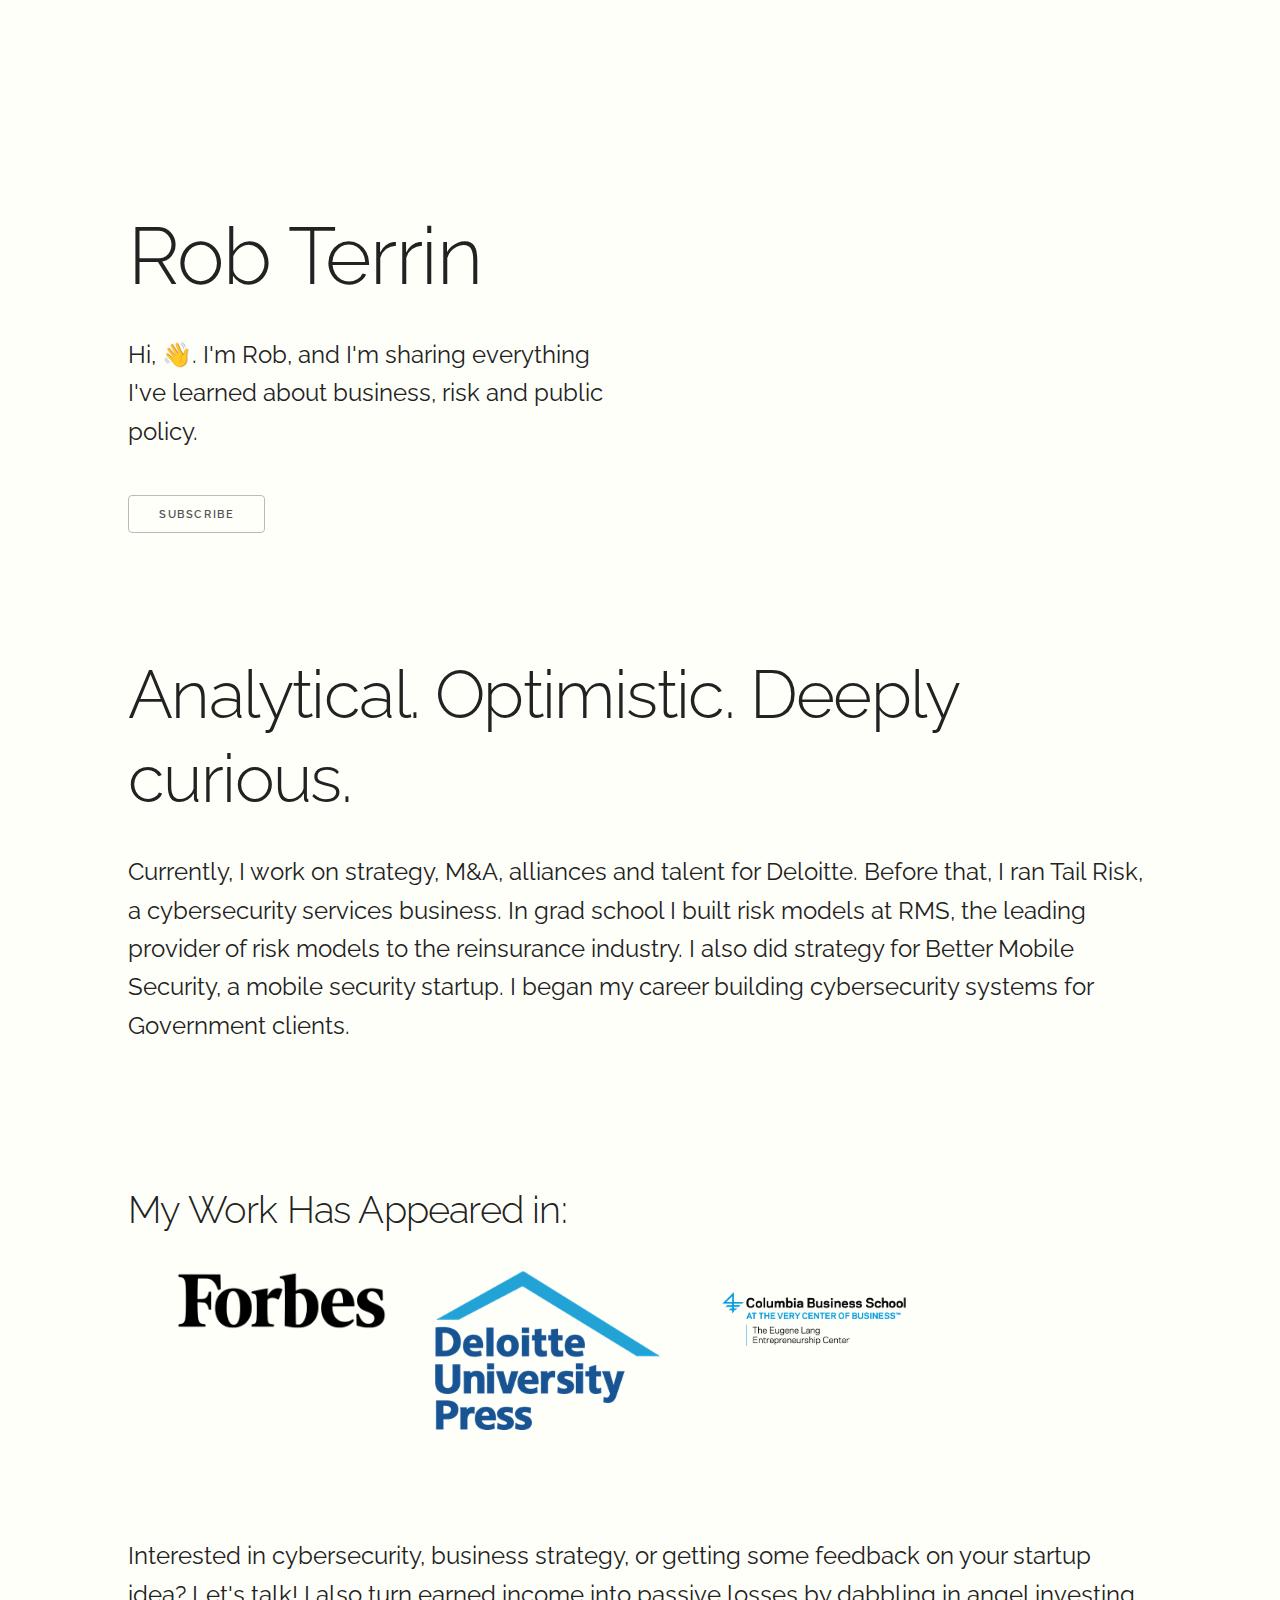
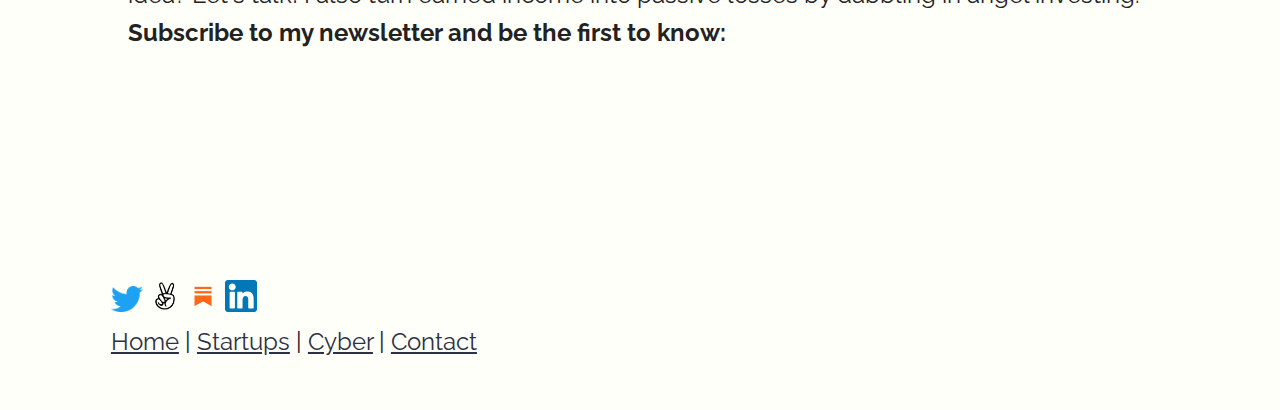
==== index.html @ 5d072e67 "first commit of revamped personal site" ====
<!DOCTYPE html>
<html lang="en">
<head>

  <!-- Basic Page Needs
  –––––––––––––––––––––––––––––––––––––––––––––––––– -->
  <meta charset="utf-8">
  <title>Rob Terrin</title>
  <meta name="description" content="">
  <meta name="author" content="">

  <!-- Mobile Specific Metas
  –––––––––––––––––––––––––––––––––––––––––––––––––– -->
  <meta name="viewport" content="width=device-width, initial-scale=1">

  <!-- FONT
  –––––––––––––––––––––––––––––––––––––––––––––––––– -->
  <link href="//fonts.googleapis.com/css?family=Raleway:400,300,600" rel="stylesheet" type="text/css">

  <!-- CSS
  –––––––––––––––––––––––––––––––––––––––––––––––––– -->
  <link rel="stylesheet" href="css/normalize.css">
  <link rel="stylesheet" href="css/skeleton.css">

  <!-- Favicon
  –––––––––––––––––––––––––––––––––––––––––––––––––– -->
  <link rel="icon" type="image/png" href="images/favicon.png">

</head>
<body>

  <!-- Primary Page Layout
  –––––––––––––––––––––––––––––––––––––––––––––––––– -->
  <div class="container">
    <div class="row" style="margin-top:10rem">
      <div class="one-half column">
        <h1>Rob Terrin</h1>
        <p>Hi, 👋. I'm Rob, and I'm sharing everything I've learned
          about business, risk and public policy.</p>
          <a class="button" href="#subscribe">Subscribe</a>
      </div>
      <div class="two columns offset-by-two">
        <div class="image-cropper">
            <img src="images/headshot.jpg" class="rounded" />
        </div>
      </div>
    </div>

    <!--Description-->
    <div class="row" id="description">
      <h2>Analytical. Optimistic. Deeply curious.</h2>
      <p>Currently, I work on strategy, M&A, alliances and talent for Deloitte. Before that,
      I ran Tail Risk, a cybersecurity services business. In grad school I built risk models
      at RMS, the leading provider of risk models to the reinsurance industry. I also did
      strategy for Better Mobile Security, a mobile security startup. I began my
      career building cybersecurity systems for Government clients.</p>
    </div>

    <!--Featured-->
    <div class="row" id="featured">
      <h5> My Work Has Appeared in: </h5>
      <div class="three columns">
        <img src="images/forbes.png" style="width:100%"/>
      </div>
      <div class="three columns">
        <img src="images/dup.png" style="width:100%"/>
      </div>
      <div class="three columns">
        <img src="images/lang.png" style="width:100%"/>
      </div>
    </div>

    <!--Subscribe-->
    <div class="row" id="subscribe">
      Interested in cybersecurity, business strategy, or getting some feedback on your
      startup idea? Let's talk! I also turn earned income into passive losses by dabbling
      in angel investing. <br>
      <strong> Subscribe to my newsletter and be the first to know: </strong>
      <form>
        <div class="six columns">
          <iframe src="https://refractor.substack.com/embed"
          width="320" height="120" style="border:0px solid #EEE;
          background:none;" frameborder="0" scrolling="no"></iframe>
        </div>
      </form>
    </div>
  </div>

<!-- End Document
  –––––––––––––––––––––––––––––––––––––––––––––––––– -->
</body>

<footer>

  <div class="row" style="alignment:center;">
    <div class="twelve columns offset-by-one">
      <a href="https://twitter.com/robterrin" style="text-decoration:none">
        <img borer="0" src="images/twitter_icon.png" style="width:2rem"/>
      </a>
      <a href="https://angel.co/u/robert-terrin" style="text-decoration:none">
        <img src="images/angelist_icon.png" style="width:2rem"/>
      </a>
      <a href="https://refractor.substack.com/" style="text-decoration:none">
        <img src="images/substack_icon.png" style="width:2rem"/>
      </a>
      <a href="https://www.linkedin.com/in/robert-terrin/" style="text-decoration:none">
        <img src="images/linkedin_icon.png" style="width:2rem"/>
      </a>

    </div>
    <div class="twelve columns offset-by-one">
      <a href="index.html">Home</a> |
      <a href="startups.html">Startups</a> |
      <a href="cyber.html">Cyber</a> |
      <a href="https://robertterrin.typeform.com/to/QHf1chVF">Contact</a>
    </div>
  </div>
</footer>

</html>
---- css/skeleton.css ----
/*
* Skeleton V2.0.4
* Copyright 2014, Dave Gamache
* www.getskeleton.com
* Free to use under the MIT license.
* http://www.opensource.org/licenses/mit-license.php
* 12/29/2014
*/


/* Table of contents
––––––––––––––––––––––––––––––––––––––––––––––––––
- Grid
- Base Styles
- Typography
- Links
- Buttons
- Images
- Forms
- Lists
- Code
- Tables
- Spacing
- Utilities
- Clearing
- Media Queries
*/


/* Grid
–––––––––––––––––––––––––––––––––––––––––––––––––– */
.container {
  position: relative;
  width: 100%;
  max-width: 100%;
  margin: 0 auto;
  padding: 0 20px;
  box-sizing: border-box; }
.column,
.columns {
  width: 100%;
  float: left;
  box-sizing: border-box; }
.row {
  padding: 3rem 0 3rem 0;
}

/* For devices larger than 400px */
@media (min-width: 400px) {
  .container {
    width: 85%;
    padding: 0; }
}

/* For devices larger than 550px */
@media (min-width: 550px) {
  .container {
    width: 80%; }
  .column,
  .columns {
    margin-left: 4%; }
  .column:first-child,
  .columns:first-child {
    margin-left: 0; }

  .one.column,
  .one.columns                    { width: 4.66666666667%; }
  .two.columns                    { width: 13.3333333333%; }
  .three.columns                  { width: 22%;            }
  .four.columns                   { width: 30.6666666667%; }
  .five.columns                   { width: 39.3333333333%; }
  .six.columns                    { width: 48%;            }
  .seven.columns                  { width: 56.6666666667%; }
  .eight.columns                  { width: 65.3333333333%; }
  .nine.columns                   { width: 74.0%;          }
  .ten.columns                    { width: 82.6666666667%; }
  .eleven.columns                 { width: 91.3333333333%; }
  .twelve.columns                 { width: 100%; margin-left: 0; }

  .one-third.column               { width: 30.6666666667%; }
  .two-thirds.column              { width: 65.3333333333%; }

  .one-half.column                { width: 48%; }

  /* Offsets */
  .offset-by-one.column,
  .offset-by-one.columns          { margin-left: 8.66666666667%; }
  .offset-by-two.column,
  .offset-by-two.columns          { margin-left: 17.3333333333%; }
  .offset-by-three.column,
  .offset-by-three.columns        { margin-left: 26%;            }
  .offset-by-four.column,
  .offset-by-four.columns         { margin-left: 34.6666666667%; }
  .offset-by-five.column,
  .offset-by-five.columns         { margin-left: 43.3333333333%; }
  .offset-by-six.column,
  .offset-by-six.columns          { margin-left: 52%;            }
  .offset-by-seven.column,
  .offset-by-seven.columns        { margin-left: 60.6666666667%; }
  .offset-by-eight.column,
  .offset-by-eight.columns        { margin-left: 69.3333333333%; }
  .offset-by-nine.column,
  .offset-by-nine.columns         { margin-left: 78.0%;          }
  .offset-by-ten.column,
  .offset-by-ten.columns          { margin-left: 86.6666666667%; }
  .offset-by-eleven.column,
  .offset-by-eleven.columns       { margin-left: 95.3333333333%; }

  .offset-by-one-third.column,
  .offset-by-one-third.columns    { margin-left: 34.6666666667%; }
  .offset-by-two-thirds.column,
  .offset-by-two-thirds.columns   { margin-left: 69.3333333333%; }

  .offset-by-one-half.column,
  .offset-by-one-half.columns     { margin-left: 52%; }

}


/* Base Styles
–––––––––––––––––––––––––––––––––––––––––––––––––– */
/* NOTE
html is set to 62.5% so that all the REM measurements throughout Skeleton
are based on 10px sizing. So basically 1.5rem = 15px :) */
html {
  font-size: 100%; }
body {
  background-color: #fffffa;
  font-size: 1.5em; /* currently ems cause chrome bug misinterpreting rems on body element */
  line-height: 1.6;
  font-weight: 400;
  font-family: "Raleway", "HelveticaNeue", "Helvetica Neue", Helvetica, Arial, sans-serif;
  color: #222; }


/* Typography
–––––––––––––––––––––––––––––––––––––––––––––––––– */
h1, h2, h3, h4, h5, h6 {
  margin-top: 0;
  margin-bottom: 2rem;
  font-weight: 300; }
h1 { font-size: 4.0rem; line-height: 1.2;  letter-spacing: -.1rem;}
h2 { font-size: 3.6rem; line-height: 1.25; letter-spacing: -.1rem; }
h3 { font-size: 3.0rem; line-height: 1.3;  letter-spacing: -.1rem; }
h4 { font-size: 2.4rem; line-height: 1.35; letter-spacing: -.08rem; }
h5 { font-size: 1.8rem; line-height: 1.5;  letter-spacing: -.05rem; }
h6 { font-size: 1.5rem; line-height: 1.6;  letter-spacing: 0; }

/* Larger than phablet */
@media (min-width: 550px) {
  h1 { font-size: 5.0rem; }
  h2 { font-size: 4.2rem; }
  h3 { font-size: 3.6rem; }
  h4 { font-size: 3.0rem; }
  h5 { font-size: 2.4rem; }
  h6 { font-size: 1.5rem; }
}

p {
  margin-top: 0; }


/* Links
–––––––––––––––––––––––––––––––––––––––––––––––––– */
a {
  color: #2d3143; }
a:hover {
  color: #9dbed8; }


/* Buttons
–––––––––––––––––––––––––––––––––––––––––––––––––– */
.button,
button,
input[type="submit"],
input[type="reset"],
input[type="button"] {
  display: inline-block;
  height: 38px;
  padding: 0 30px;
  color: #555;
  text-align: center;
  font-size: 11px;
  font-weight: 600;
  line-height: 38px;
  letter-spacing: .1rem;
  text-transform: uppercase;
  text-decoration: none;
  white-space: nowrap;
  background-color: transparent;
  border-radius: 4px;
  border: 1px solid #bbb;
  cursor: pointer;
  box-sizing: border-box; }
.button:hover,
button:hover,
input[type="submit"]:hover,
input[type="reset"]:hover,
input[type="button"]:hover,
.button:focus,
button:focus,
input[type="submit"]:focus,
input[type="reset"]:focus,
input[type="button"]:focus {
  color: #333;
  border-color: #888;
  outline: 0; }
.button.button-primary,
button.button-primary,
input[type="submit"].button-primary,
input[type="reset"].button-primary,
input[type="button"].button-primary {
  color: #FFF;
  background-color: #9dbed8;
  border-color: #2d3143; }
.button.button-primary:hover,
button.button-primary:hover,
input[type="submit"].button-primary:hover,
input[type="reset"].button-primary:hover,
input[type="button"].button-primary:hover,
.button.button-primary:focus,
button.button-primary:focus,
input[type="submit"].button-primary:focus,
input[type="reset"].button-primary:focus,
input[type="button"].button-primary:focus {
  color: #FFF;
  background-color: #2d3143;
  border-color: #2d3143; }

/* Images
__________________________________________________ */
img {
    display: inline;
    margin: 0 auto;
    height: 100%;
    width: auto;
}

.image-cropper {
    width: 200px;
    height: 200px;
    object-fit: cover;
    position: relative;
    overflow: hidden;
    border-radius: 50%;
    justify-content: center;
}

/* Forms
–––––––––––––––––––––––––––––––––––––––––––––––––– */
input[type="email"],
input[type="number"],
input[type="search"],
input[type="text"],
input[type="tel"],
input[type="url"],
input[type="password"],
textarea,
select {
  height: 38px;
  padding: 6px 10px; /* The 6px vertically centers text on FF, ignored by Webkit */
  background-color: #fff;
  border: 1px solid #D1D1D1;
  border-radius: 4px;
  box-shadow: none;
  box-sizing: border-box; }
/* Removes awkward default styles on some inputs for iOS */
input[type="email"],
input[type="number"],
input[type="search"],
input[type="text"],
input[type="tel"],
input[type="url"],
input[type="password"],
textarea {
  -webkit-appearance: none;
     -moz-appearance: none;
          appearance: none; }
textarea {
  min-height: 65px;
  padding-top: 6px;
  padding-bottom: 6px; }
input[type="email"]:focus,
input[type="number"]:focus,
input[type="search"]:focus,
input[type="text"]:focus,
input[type="tel"]:focus,
input[type="url"]:focus,
input[type="password"]:focus,
textarea:focus,
select:focus {
  border: 1px solid #2d3143;
  outline: 0; }
label,
legend {
  display: block;
  margin-bottom: .5rem;
  font-weight: 600; }
fieldset {
  padding: 0;
  border-width: 0; }
input[type="checkbox"],
input[type="radio"] {
  display: inline; }
label > .label-body {
  display: inline-block;
  margin-left: .5rem;
  font-weight: normal; }


/* Lists
–––––––––––––––––––––––––––––––––––––––––––––––––– */
ul {
  list-style: circle inside; }
ol {
  list-style: decimal inside; }
ol, ul {
  padding-left: 0;
  margin-top: 0; }
ul ul,
ul ol,
ol ol,
ol ul {
  margin: 1.5rem 0 1.5rem 3rem;
  font-size: 90%; }
li {
  margin-bottom: 1rem; }


/* Code
–––––––––––––––––––––––––––––––––––––––––––––––––– */
code {
  padding: .2rem .5rem;
  margin: 0 .2rem;
  font-size: 90%;
  white-space: nowrap;
  background: #F1F1F1;
  border: 1px solid #E1E1E1;
  border-radius: 4px; }
pre > code {
  display: block;
  padding: 1rem 1.5rem;
  white-space: pre; }


/* Tables
–––––––––––––––––––––––––––––––––––––––––––––––––– */
th,
td {
  padding: 12px 15px;
  text-align: left;
  border-bottom: 1px solid #E1E1E1; }
th:first-child,
td:first-child {
  padding-left: 0; }
th:last-child,
td:last-child {
  padding-right: 0; }


/* Spacing
–––––––––––––––––––––––––––––––––––––––––––––––––– */
button,
.button {
  margin-bottom: 1.5rem; }
input,
textarea,
select,
fieldset {
  margin-bottom: 1.5rem; }
pre,
blockquote,
dl,
figure,
table,
p,
ul,
ol,
form {
  margin-bottom: 2.5rem; }


/* Utilities
–––––––––––––––––––––––––––––––––––––––––––––––––– */
.u-full-width {
  width: 100%;
  box-sizing: border-box; }
.u-max-full-width {
  max-width: 100%;
  box-sizing: border-box; }
.u-pull-right {
  float: right; }
.u-pull-left {
  float: left; }


/* Misc
–––––––––––––––––––––––––––––––––––––––––––––––––– */
hr {
  margin-top: 3rem;
  margin-bottom: 3.5rem;
  border-width: 0;
  border-top: 1px solid #E1E1E1; }


/* Clearing
–––––––––––––––––––––––––––––––––––––––––––––––––– */

/* Self Clearing Goodness */
.container:after,
.row:after,
.u-cf {
  content: "";
  display: table;
  clear: both; }


/* Media Queries
–––––––––––––––––––––––––––––––––––––––––––––––––– */
/*
Note: The best way to structure the use of media queries is to create the queries
near the relevant code. For example, if you wanted to change the styles for buttons
on small devices, paste the mobile query code up in the buttons section and style it
there.
*/


/* Larger than mobile */
@media (min-width: 400px) {}

/* Larger than phablet (also point when grid becomes active) */
@media (min-width: 550px) {}

/* Larger than tablet */
@media (min-width: 750px) {}

/* Larger than desktop */
@media (min-width: 1000px) {}

/* Larger than Desktop HD */
@media (min-width: 1200px) {}
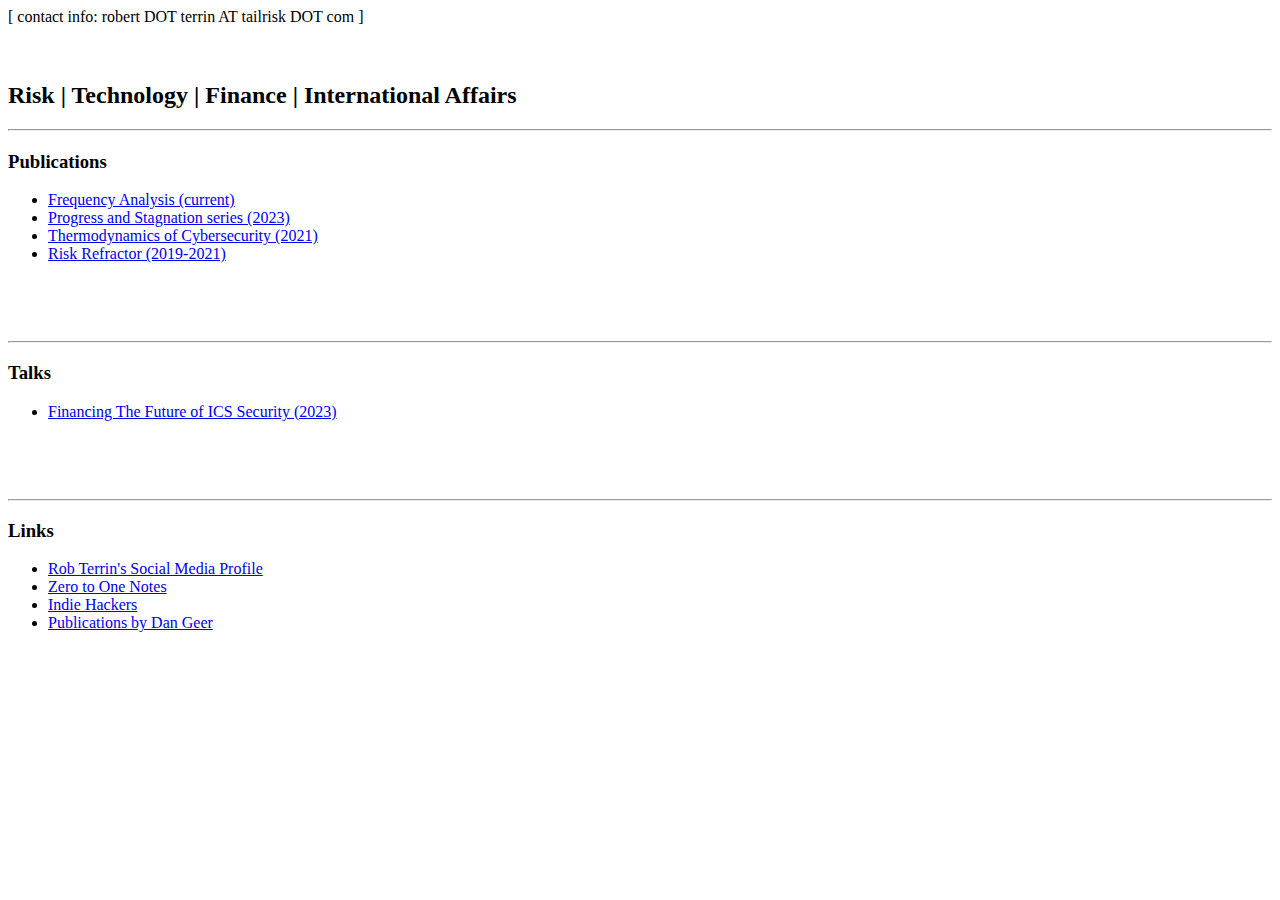
==== commit 7f2ec8c2: "Add files via upload" ====
--- a/index.html
+++ b/index.html
@@ -1,120 +1,53 @@
-<!DOCTYPE html>
-<html lang="en">
-<head>
-
-  <!-- Basic Page Needs
-  –––––––––––––––––––––––––––––––––––––––––––––––––– -->
-  <meta charset="utf-8">
-  <title>Rob Terrin</title>
-  <meta name="description" content="">
-  <meta name="author" content="">
-
-  <!-- Mobile Specific Metas
-  –––––––––––––––––––––––––––––––––––––––––––––––––– -->
-  <meta name="viewport" content="width=device-width, initial-scale=1">
-
-  <!-- FONT
-  –––––––––––––––––––––––––––––––––––––––––––––––––– -->
-  <link href="//fonts.googleapis.com/css?family=Raleway:400,300,600" rel="stylesheet" type="text/css">
-
-  <!-- CSS
-  –––––––––––––––––––––––––––––––––––––––––––––––––– -->
-  <link rel="stylesheet" href="css/normalize.css">
-  <link rel="stylesheet" href="css/skeleton.css">
-
-  <!-- Favicon
-  –––––––––––––––––––––––––––––––––––––––––––––––––– -->
-  <link rel="icon" type="image/png" href="images/favicon.png">
-
-</head>
+<html>
 <body>
 
-  <!-- Primary Page Layout
-  –––––––––––––––––––––––––––––––––––––––––––––––––– -->
-  <div class="container">
-    <div class="row" style="margin-top:10rem">
-      <div class="one-half column">
-        <h1>Rob Terrin</h1>
-        <p>Hi, 👋. I'm Rob, and I'm sharing everything I've learned
-          about business, risk and public policy.</p>
-          <a class="button" href="#subscribe">Subscribe</a>
-      </div>
-      <div class="two columns offset-by-two">
-        <div class="image-cropper">
-            <img src="images/headshot.jpg" class="rounded" />
-        </div>
-      </div>
-    </div>
+	[ contact info: robert DOT terrin AT tailrisk DOT com ] 
 
-    <!--Description-->
-    <div class="row" id="description">
-      <h2>Analytical. Optimistic. Deeply curious.</h2>
-      <p>Currently, I work on strategy, M&A, alliances and talent for Deloitte. Before that,
-      I ran Tail Risk, a cybersecurity services business. In grad school I built risk models
-      at RMS, the leading provider of risk models to the reinsurance industry. I also did
-      strategy for Better Mobile Security, a mobile security startup. I began my
-      career building cybersecurity systems for Government clients.</p>
-    </div>
+	<br>
+	<br>
+	<br>
 
-    <!--Featured-->
-    <div class="row" id="featured">
-      <h5> My Work Has Appeared in: </h5>
-      <div class="three columns">
-        <img src="images/forbes.png" style="width:100%"/>
-      </div>
-      <div class="three columns">
-        <img src="images/dup.png" style="width:100%"/>
-      </div>
-      <div class="three columns">
-        <img src="images/lang.png" style="width:100%"/>
-      </div>
-    </div>
+	<h2> Risk | Technology | Finance | International Affairs <h2>
 
-    <!--Subscribe-->
-    <div class="row" id="subscribe">
-      Interested in cybersecurity, business strategy, or getting some feedback on your
-      startup idea? Let's talk! I also turn earned income into passive losses by dabbling
-      in angel investing. <br>
-      <strong> Subscribe to my newsletter and be the first to know: </strong>
-      <form>
-        <div class="six columns">
-          <iframe src="https://refractor.substack.com/embed"
-          width="320" height="120" style="border:0px solid #EEE;
-          background:none;" frameborder="0" scrolling="no"></iframe>
-        </div>
-      </form>
-    </div>
-  </div>
+	<hr>
 
-<!-- End Document
-  –––––––––––––––––––––––––––––––––––––––––––––––––– -->
+	<h3> Publications</h3>
+	<ul>
+		<li> <a href="www.tailrisk.com/tag/frequency-distribution/"> Frequency Analysis (current)</a> </li>
+		<li> <a href="www.tailrisk.com/tag/progress"> Progress and Stagnation series (2023)</a> </li>
+		<li> <a href="https://api.symposeum.us/thermodynamics-of-cybersecurity/"> Thermodynamics of Cybersecurity (2021)</a> </li>
+		<li> <a href="https://refractor.substack.com"> Risk Refractor (2019-2021)</a> </li>
+
+	</ul>	
+
+	<br>
+	<br>
+	<br>
+
+	<hr>
+
+<h3> Talks</h3>
+	<ul>
+		<li> <a href="https://www.youtube.com/watch?v=HlWMrTA0eEU"> Financing The Future of ICS Security (2023)</a> </li>
+
+	</ul>	
+
+	<br>
+	<br>
+	<br>
+
+	<hr>
+
+<h3> Links</h3>
+	<ul>
+		<li> <a href="https://www.x.com/robterrin"> Rob Terrin's Social Media Profile</a> </li>
+		<li> <a href="https://blakemasters.tumblr.com/peter-thiels-cs183-startup"> Zero to One Notes</a> </li>
+		<li> <a href="https://https://www.indiehackers.com"> Indie Hackers
+		<li> <a href="geer.tinho.net/pubs"> Publications by Dan Geer</a> </li>
+
+	</ul>	
+
+
 </body>
 
-<footer>
-
-  <div class="row" style="alignment:center;">
-    <div class="twelve columns offset-by-one">
-      <a href="https://twitter.com/robterrin" style="text-decoration:none">
-        <img borer="0" src="images/twitter_icon.png" style="width:2rem"/>
-      </a>
-      <a href="https://angel.co/u/robert-terrin" style="text-decoration:none">
-        <img src="images/angelist_icon.png" style="width:2rem"/>
-      </a>
-      <a href="https://refractor.substack.com/" style="text-decoration:none">
-        <img src="images/substack_icon.png" style="width:2rem"/>
-      </a>
-      <a href="https://www.linkedin.com/in/robert-terrin/" style="text-decoration:none">
-        <img src="images/linkedin_icon.png" style="width:2rem"/>
-      </a>
-
-    </div>
-    <div class="twelve columns offset-by-one">
-      <a href="index.html">Home</a> |
-      <a href="startups.html">Startups</a> |
-      <a href="cyber.html">Cyber</a> |
-      <a href="https://robertterrin.typeform.com/to/QHf1chVF">Contact</a>
-    </div>
-  </div>
-</footer>
-
 </html>
